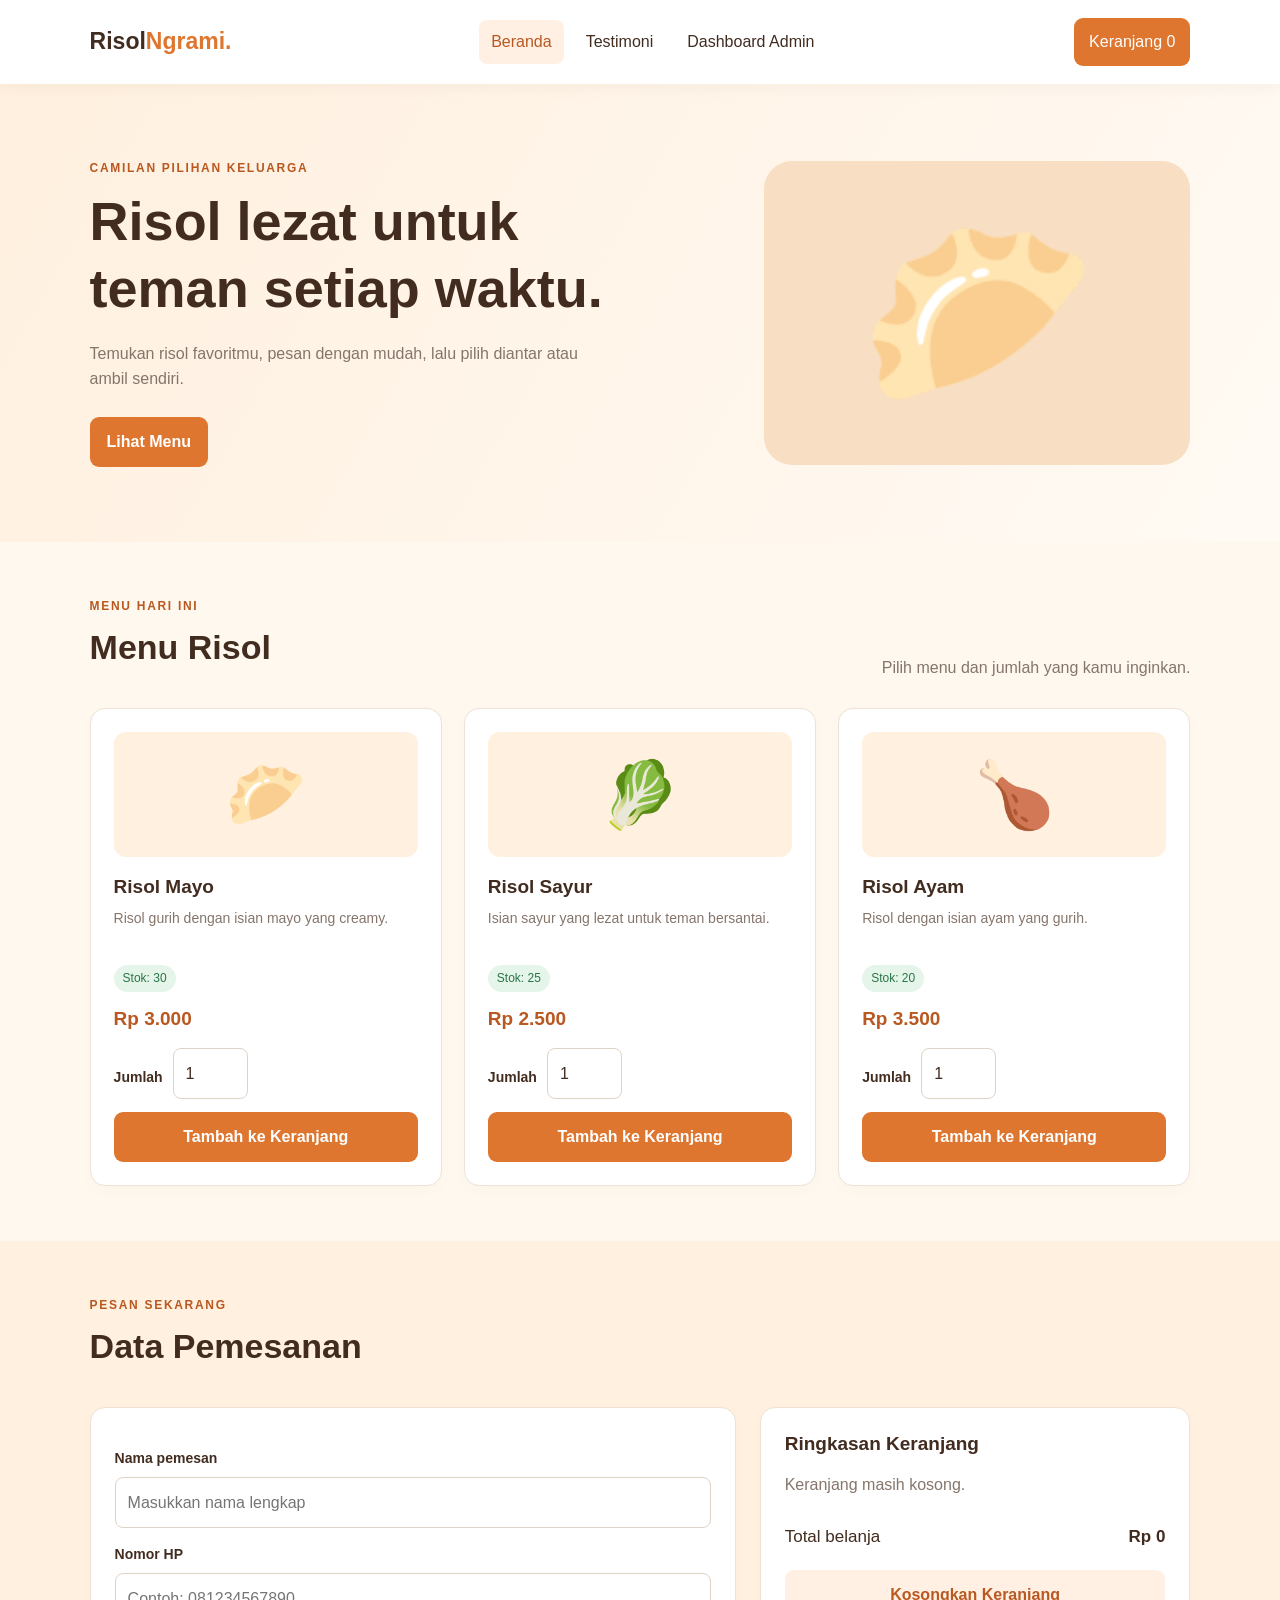
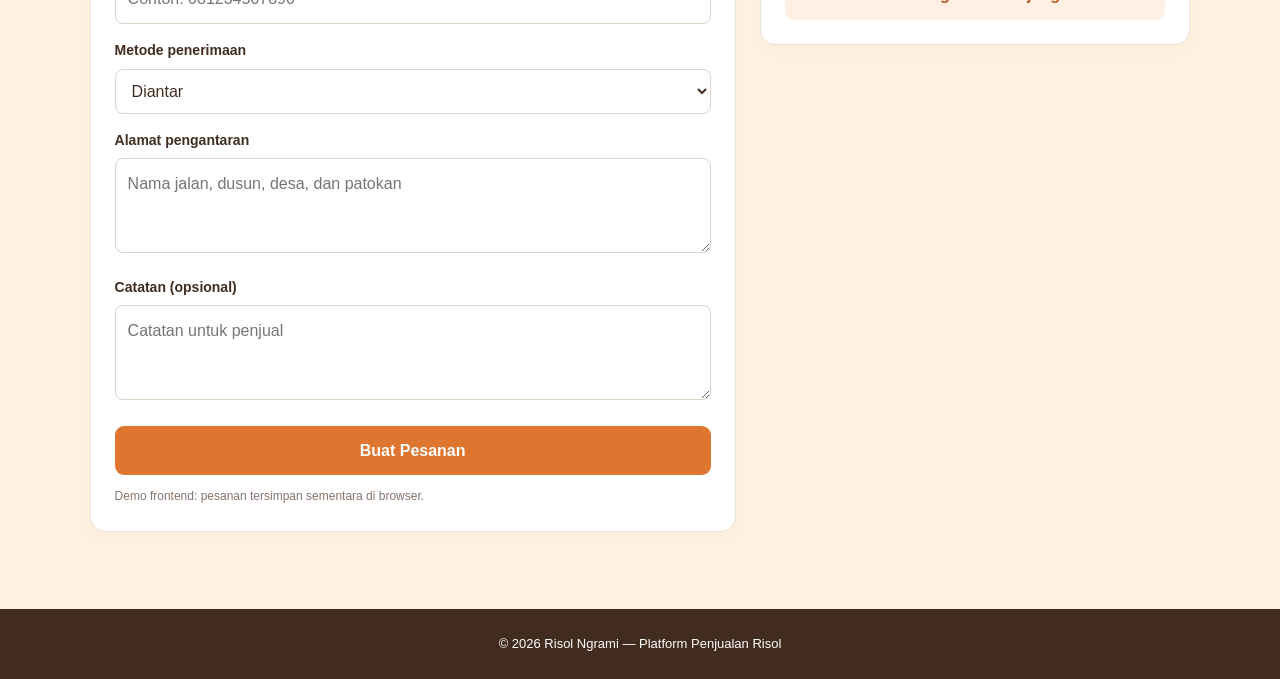
==== index.html @ 67f79abe "menambahkan tampilan frontend platform risol" ====
<!DOCTYPE html>
<html lang="id">
<head>
    <meta charset="UTF-8">
    <meta name="viewport" content="width=device-width, initial-scale=1.0">
    <title>Risol Ngrami | Platform Penjualan Risol</title>
    <link rel="stylesheet" href="style.css">
</head>
<body>
    <header class="navbar">
        <a href="#" class="brand">Risol<span>Ngrami.</span></a>
        <nav>
            <button class="nav-link active" data-page="shop">Beranda</button>
            <button class="nav-link" data-page="testimonials">Testimoni</button>
            <button class="nav-link" data-page="admin">Dashboard Admin</button>
        </nav>
        <button class="cart-button" id="showCart">
            Keranjang <span id="cartCount">0</span>
        </button>
    </header>

    <main>
        <!-- HALAMAN KONSUMEN -->
        <section id="shop" class="page active">
            <div class="hero">
                <div>
                    <p class="eyebrow">CAM﻿ILAN PILIHAN KELUARGA</p>
                    <h1>Risol lezat untuk<br>teman setiap waktu.</h1>
                    <p>Temukan risol favoritmu, pesan dengan mudah,
                       lalu pilih diantar atau ambil sendiri.</p>
                    <a href="#catalog" class="primary-button">Lihat Menu</a>
                </div>
                <div class="hero-art">🥟</div>
            </div>

            <section class="section" id="catalog">
                <div class="section-title">
                    <div>
                        <p class="eyebrow">MENU HARI INI</p>
                        <h2>Menu Risol</h2>
                    </div>
                    <p>Pilih menu dan jumlah yang kamu inginkan.</p>
                </div>
                <div id="productList" class="product-grid"></div>
            </section>

            <section class="section checkout-section" id="checkout">
                <div class="section-title">
                    <div>
                        <p class="eyebrow">PESAN SEKARANG</p>
                        <h2>Data Pemesanan</h2>
                    </div>
                </div>

                <div class="checkout-grid">
                    <form id="orderForm" class="panel">
                        <label for="customerName">Nama pemesan</label>
                        <input id="customerName" name="customerName"
                               placeholder="Masukkan nama lengkap" required>

                        <label for="phone">Nomor HP</label>
                        <input id="phone" name="phone" type="tel"
                               placeholder="Contoh: 081234567890" required>

                        <label for="method">Metode penerimaan</label>
                        <select id="method" name="method" required>
                            <option value="delivery">Diantar</option>
                            <option value="pickup">Ambil sendiri</option>
                        </select>

                        <div id="addressGroup">
                            <label for="address">Alamat pengantaran</label>
                            <textarea id="address" name="address"
                                placeholder="Nama jalan, dusun, desa, dan patokan"></textarea>
                        </div>

                        <div id="pickupGroup" hidden>
                            <label for="pickupTime">Waktu pengambilan</label>
                            <input id="pickupTime" name="pickupTime"
                                   type="datetime-local">
                        </div>

                        <label for="notes">Catatan (opsional)</label>
                        <textarea id="notes" name="notes"
                                  placeholder="Catatan untuk penjual"></textarea>

                        <button type="submit" class="primary-button full">
                            Buat Pesanan
                        </button>
                        <p class="small-note">
                            Demo frontend: pesanan tersimpan sementara di browser.
                        </p>
                    </form>

                    <aside class="panel">
                        <h3>Ringkasan Keranjang</h3>
                        <div id="cartItems">
                            <p class="muted">Keranjang masih kosong.</p>
                        </div>
                        <div class="total-row">
                            <span>Total belanja</span>
                            <strong id="cartTotal">Rp0</strong>
                        </div>
                        <button id="clearCart" class="secondary-button full"
                                type="button">Kosongkan Keranjang</button>
                    </aside>
                </div>
            </section>
        </section>

        <!-- HALAMAN TESTIMONI -->
        <section id="testimonials" class="page section">
            <p class="eyebrow">CERITA PELANGGAN</p>
            <h2>Testimoni Pelanggan</h2>
            <p class="muted">
                Testimoni demo dapat ditambahkan setelah pesanan selesai.
            </p>
            <div id="testimonialList" class="testimonial-grid"></div>

            <form id="testimonialForm" class="panel testimonial-form">
                <h3>Bagikan pengalamanmu</h3>
                <label for="testimonialOrder">Pesanan selesai</label>
                <select id="testimonialOrder" required>
                    <option value="">Pilih pesanan yang selesai</option>
                </select>
                <label for="testimonialText">Testimoni</label>
                <textarea id="testimonialText" required
                          placeholder="Ceritakan pengalamanmu..."></textarea>
                <button class="primary-button" type="submit">
                    Kirim Testimoni
                </button>
            </form>
        </section>

        <!-- HALAMAN ADMIN DEMO -->
        <section id="admin" class="page section">
            <div id="adminLogin" class="panel login-panel">
                <p class="eyebrow">AREA PENGELOLA</p>
                <h2>Login Admin</h2>
                <p class="muted">Demo tampilan, bukan autentikasi aman.</p>
                <form id="loginForm">
                    <label for="adminUser">Username</label>
                    <input id="adminUser" required placeholder="Masukkan username">
                    <label for="adminPassword">Password</label>
                    <input id="adminPassword" type="password" required
                           placeholder="Masukkan password">
                    <button class="primary-button full" type="submit">
                        Masuk
                    </button>
                    <p id="loginMessage" class="small-note"></p>
                </form>
            </div>

            <div id="adminDashboard" hidden>
                <div class="section-title">
                    <div>
                        <p class="eyebrow">PENGELOLA TOKO</p>
                        <h2>Dashboard Admin</h2>
                    </div>
                    <button id="logoutButton" class="secondary-button">
                        Keluar
                    </button>
                </div>

                <div class="stats-grid">
                    <div class="stat-card">
                        <p>Total pesanan</p>
                        <strong id="orderStat">0</strong>
                    </div>
                    <div class="stat-card">
                        <p>Jenis produk</p>
                        <strong id="productStat">0</strong>
                    </div>
                    <div class="stat-card">
                        <p>Testimoni</p>
                        <strong id="testimonialStat">0</strong>
                    </div>
                </div>

                <div class="panel">
                    <h3>Kelola Produk dan Stok</h3>
                    <form id="productForm" class="product-form">
                        <input id="newProductName" required
                               placeholder="Nama produk">
                        <input id="newProductPrice" type="number" min="1"
                               required placeholder="Harga (Rp)">
                        <input id="newProductStock" type="number" min="0"
                               required placeholder="Stok">
                        <button class="primary-button" type="submit">
                            Tambah Produk
                        </button>
                    </form>
                    <div class="table-wrap">
                        <table>
                            <thead>
                                <tr>
                                    <th>Produk</th>
                                    <th>Harga</th>
                                    <th>Stok</th>
                                    <th>Aksi</th>
                                </tr>
                            </thead>
                            <tbody id="adminProductList"></tbody>
                        </table>
                    </div>
                </div>

                <div class="panel">
                    <h3>Pesanan Masuk</h3>
                    <div class="table-wrap">
                        <table>
                            <thead>
                                <tr>
                                    <th>Pemesan</th>
                                    <th>Detail</th>
                                    <th>Penerimaan</th>
                                    <th>Total</th>
                                    <th>Status</th>
                                    <th>Ubah status</th>
                                </tr>
                            </thead>
                            <tbody id="adminOrderList"></tbody>
                        </table>
                    </div>
                </div>

                <div class="panel">
                    <h3>Testimoni Pelanggan</h3>
                    <div id="adminTestimonialList"></div>
                </div>
            </div>
        </section>
    </main>

    <footer>
        <p>© 2026 Risol Ngrami — Platform Penjualan Risol</p>
    </footer>

    <script src="script.js"></script>
</body>
</html>
---- style.css ----
:root {
    --orange: #df762f;
    --orange-dark: #b95820;
    --cream: #fff8ef;
    --brown: #422c20;
    --muted: #85756b;
    --border: #eee2d6;
    --green: #287447;
}

* {
    box-sizing: border-box;
    margin: 0;
    padding: 0;
}

html {
    scroll-behavior: smooth;
}

body {
    font-family: Arial, sans-serif;
    color: var(--brown);
    background: var(--cream);
    line-height: 1.6;
}

button, input, textarea, select {
    font: inherit;
}

button, a {
    cursor: pointer;
}

button {
    border: 0;
}

a {
    text-decoration: none;
    color: inherit;
}

[hidden] {
    display: none !important;
}

/* Navbar */
.navbar {
    display: flex;
    justify-content: space-between;
    align-items: center;
    gap: 20px;
    padding: 18px 7%;
    background: white;
    position: sticky;
    top: 0;
    z-index: 10;
    box-shadow: 0 3px 15px #422c200c;
}

.brand {
    font-size: 23px;
    font-weight: 800;
    white-space: nowrap;
}

.brand span {
    color: var(--orange);
}

.navbar nav {
    display: flex;
    gap: 10px;
    flex-wrap: wrap;
}

.nav-link {
    padding: 9px 12px;
    border-radius: 8px;
    background: transparent;
    color: var(--brown);
}

.nav-link:hover,
.nav-link.active {
    background: #fff0e3;
    color: var(--orange-dark);
}

.cart-button {
    background: var(--orange);
    color: white;
    border-radius: 9px;
    padding: 11px 15px;
    white-space: nowrap;
}

/* Tombol umum */
.primary-button,
.secondary-button {
    display: inline-block;
    border-radius: 9px;
    padding: 12px 17px;
    font-weight: 700;
    text-align: center;
}

.primary-button {
    background: var(--orange);
    color: white;
}

.primary-button:hover {
    background: var(--orange-dark);
}

.secondary-button {
    background: #fff0e3;
    color: var(--orange-dark);
}

.full {
    width: 100%;
}

/* Halaman */
.page {
    display: none;
}

.page.active {
    display: block;
}

.section {
    padding: 55px 7%;
}

.eyebrow {
    color: var(--orange-dark);
    font-size: 12px;
    font-weight: 800;
    letter-spacing: 1.7px;
    margin-bottom: 10px;
}

h1, h2, h3 {
    line-height: 1.25;
}

h2 {
    font-size: clamp(25px, 3vw, 34px);
    margin-bottom: 12px;
}

h3 {
    font-size: 19px;
    margin-bottom: 16px;
}

.muted,
.small-note {
    color: var(--muted);
}

.small-note {
    font-size: 12px;
    margin-top: 12px;
}

/* Banner */
.hero {
    display: grid;
    grid-template-columns: 1.2fr 0.8fr;
    align-items: center;
    gap: 35px;
    padding: 75px 7%;
    background: linear-gradient(120deg, #fff0df, #fffaf4);
}

.hero h1 {
    font-size: clamp(34px, 5vw, 54px);
    margin-bottom: 18px;
}

.hero p:not(.eyebrow) {
    color: var(--muted);
    max-width: 520px;
    margin-bottom: 25px;
}

.hero-art {
    display: grid;
    place-items: center;
    min-height: 250px;
    border-radius: 28px;
    background: #f8dfc4;
    font-size: clamp(100px, 18vw, 190px);
}

/* Judul section */
.section-title {
    display: flex;
    justify-content: space-between;
    align-items: end;
    gap: 20px;
    margin-bottom: 28px;
}

.section-title > p {
    color: var(--muted);
}

/* Kartu produk */
.product-grid {
    display: grid;
    grid-template-columns: repeat(3, minmax(0, 1fr));
    gap: 22px;
}

.product-card,
.panel,
.stat-card,
.testimonial-card {
    background: white;
    border: 1px solid var(--border);
    border-radius: 15px;
    box-shadow: 0 5px 18px #422c2005;
}

.product-card {
    padding: 23px;
}

.product-icon {
    display: grid;
    place-items: center;
    height: 125px;
    border-radius: 12px;
    background: #fff0df;
    font-size: 65px;
    margin-bottom: 18px;
}

.product-card h3 {
    margin-bottom: 8px;
}

.product-description {
    min-height: 46px;
    font-size: 14px;
    color: var(--muted);
}

.stock {
    display: inline-block;
    margin: 12px 0;
    padding: 4px 9px;
    border-radius: 20px;
    font-size: 12px;
    background: #e6f5e9;
    color: var(--green);
}

.stock.empty {
    background: #ffeded;
    color: #b42318;
}

.product-price {
    color: var(--orange-dark);
    font-size: 19px;
    font-weight: 800;
    margin-bottom: 13px;
}

.quantity-control {
    display: flex;
    align-items: center;
    gap: 10px;
    margin-bottom: 13px;
}

.quantity-control input {
    width: 75px;
}

/* Form dan keranjang */
.checkout-section {
    background: #fff0df;
}

.checkout-grid {
    display: grid;
    grid-template-columns: 1.2fr 0.8fr;
    gap: 24px;
    align-items: start;
}

.panel {
    padding: 24px;
    margin-bottom: 22px;
    min-width: 0;
}

label {
    display: block;
    font-size: 14px;
    font-weight: 700;
    margin: 15px 0 7px;
}

input, select, textarea {
    width: 100%;
    border: 1px solid #dfd3c8;
    border-radius: 8px;
    padding: 12px;
    color: var(--brown);
    background: white;
}

textarea {
    min-height: 95px;
    resize: vertical;
}

input:focus, select:focus, textarea:focus {
    outline: 2px solid #f4bd8e;
    border-color: var(--orange);
}

form .primary-button {
    margin-top: 18px;
}

.cart-row {
    display: flex;
    justify-content: space-between;
    gap: 12px;
    padding: 12px 0;
    border-bottom: 1px solid var(--border);
}

.cart-row p {
    font-size: 13px;
    color: var(--muted);
}

.cart-row button {
    color: #b42318;
    background: transparent;
    margin-top: 5px;
    font-size: 12px;
}

.total-row {
    display: flex;
    justify-content: space-between;
    padding: 20px 0;
    margin-top: 5px;
    font-size: 17px;
}

/* Testimoni */
.testimonial-grid {
    display: grid;
    grid-template-columns: repeat(2, minmax(0, 1fr));
    gap: 18px;
    margin: 25px 0;
}

.testimonial-card {
    padding: 22px;
}

.testimonial-card p {
    margin-top: 8px;
}

.testimonial-form {
    max-width: 600px;
}

/* Admin */
.login-panel {
    max-width: 440px;
    margin: 50px auto;
}

.stats-grid {
    display: grid;
    grid-template-columns: repeat(3, minmax(0, 1fr));
    gap: 18px;
    margin: 25px 0;
}

.stat-card {
    padding: 22px;
}

.stat-card p {
    color: var(--muted);
    margin-bottom: 10px;
}

.stat-card strong {
    font-size: 30px;
    color: var(--orange-dark);
}

.product-form {
    display: grid;
    grid-template-columns: 1.2fr 1fr 0.7fr auto;
    gap: 10px;
    align-items: end;
    margin-bottom: 22px;
}

.product-form .primary-button {
    margin: 0;
}

.table-wrap {
    overflow-x: auto;
    margin-top: 16px;
}

table {
    width: 100%;
    border-collapse: collapse;
    min-width: 650px;
}

th, td {
    text-align: left;
    padding: 13px;
    border-bottom: 1px solid var(--border);
    vertical-align: top;
    font-size: 13px;
}

th {
    background: #fff8ef;
}

td select {
    min-width: 140px;
}

.table-action {
    background: #fff0e3;
    color: var(--orange-dark);
    padding: 7px 10px;
    border-radius: 7px;
    margin: 2px;
}

.delete-action {
    color: #b42318;
    background: #ffeded;
}

.status-badge {
    display: inline-block;
    padding: 5px 9px;
    border-radius: 20px;
    background: #fff0df;
    color: #9c4a16;
    font-size: 12px;
}

footer {
    padding: 25px;
    background: var(--brown);
    color: white;
    text-align: center;
    font-size: 13px;
}

/* Responsif */
@media (max-width: 900px) {
    .navbar {
        flex-wrap: wrap;
    }

    .navbar nav {
        order: 3;
        width: 100%;
    }

    .product-grid {
        grid-template-columns: repeat(2, minmax(0, 1fr));
    }

    .product-form {
        grid-template-columns: 1fr 1fr;
    }
}

@media (max-width: 600px) {
    .hero,
    .checkout-grid {
        grid-template-columns: 1fr;
    }

    .hero {
        padding: 45px 5%;
    }

    .hero-art {
        min-height: 180px;
    }

    .section {
        padding: 40px 5%;
    }

    .product-grid,
    .testimonial-grid,
    .stats-grid {
        grid-template-columns: 1fr;
    }

    .section-title {
        align-items: start;
        flex-direction: column;
    }

    .product-form {
        grid-template-columns: 1fr;
    }

    .navbar {
        padding: 15px 5%;
    }

    .nav-link {
        padding: 8px;
    }
}

/* =========================
   RESPONSIVE TABLET
   ========================= */
@media screen and (max-width: 900px) {
    .navbar {
        padding: 16px 4%;
        flex-wrap: wrap;
    }

    .navbar nav {
        order: 3;
        width: 100%;
        justify-content: center;
    }

    .hero {
        grid-template-columns: 1fr 1fr;
        padding: 50px 4%;
        gap: 20px;
    }

    .section {
        padding: 40px 4%;
    }

    .product-grid {
        grid-template-columns: repeat(2, minmax(0, 1fr));
    }

    .checkout-grid {
        grid-template-columns: 1fr;
    }

    .product-form {
        grid-template-columns: 1fr 1fr;
    }

    .table-wrap {
        overflow-x: auto;
    }
}

/* =========================
   RESPONSIVE HP
   ========================= */
@media screen and (max-width: 600px) {
    body {
        font-size: 14px;
    }

    .navbar {
        padding: 14px 5%;
        gap: 12px;
    }

    .brand {
        font-size: 20px;
    }

    .navbar nav {
        gap: 6px;
    }

    .nav-link {
        padding: 8px;
        font-size: 12px;
    }

    .cart-button {
        padding: 9px 11px;
        font-size: 12px;
    }

    /* Banner */
    .hero {
        grid-template-columns: 1fr;
        padding: 35px 5%;
    }

    .hero h1 {
        font-size: 34px;
    }

    .hero-art {
        min-height: 160px;
        font-size: 100px;
    }

    /* Katalog produk */
    .product-grid {
        grid-template-columns: 1fr;
        gap: 16px;
    }

    .product-card {
        padding: 18px;
    }

    .product-icon {
        height: 110px;
        font-size: 55px;
    }

    /* Judul section */
    .section-title {
        flex-direction: column;
        align-items: flex-start;
        gap: 8px;
    }

    .section {
        padding: 35px 5%;
    }

    /* Form checkout */
    .checkout-grid {
        grid-template-columns: minmax(0, 1fr);
    }

    .panel {
        padding: 18px;
    }

    input,
    select,
    textarea {
        font-size: 16px;
    }

    .primary-button,
    .secondary-button {
        padding: 12px;
    }

    /* Dashboard admin */
    .stats-grid {
        grid-template-columns: 1fr;
    }

    .product-form {
        grid-template-columns: 1fr;
    }

    .table-wrap {
        width: 100%;
        overflow-x: auto;
    }

    table {
        min-width: 650px;
    }

    /* Testimoni */
    .testimonial-grid {
        grid-template-columns: 1fr;
    }

    footer {
        padding: 20px 5%;
        font-size: 12px;
    }
}
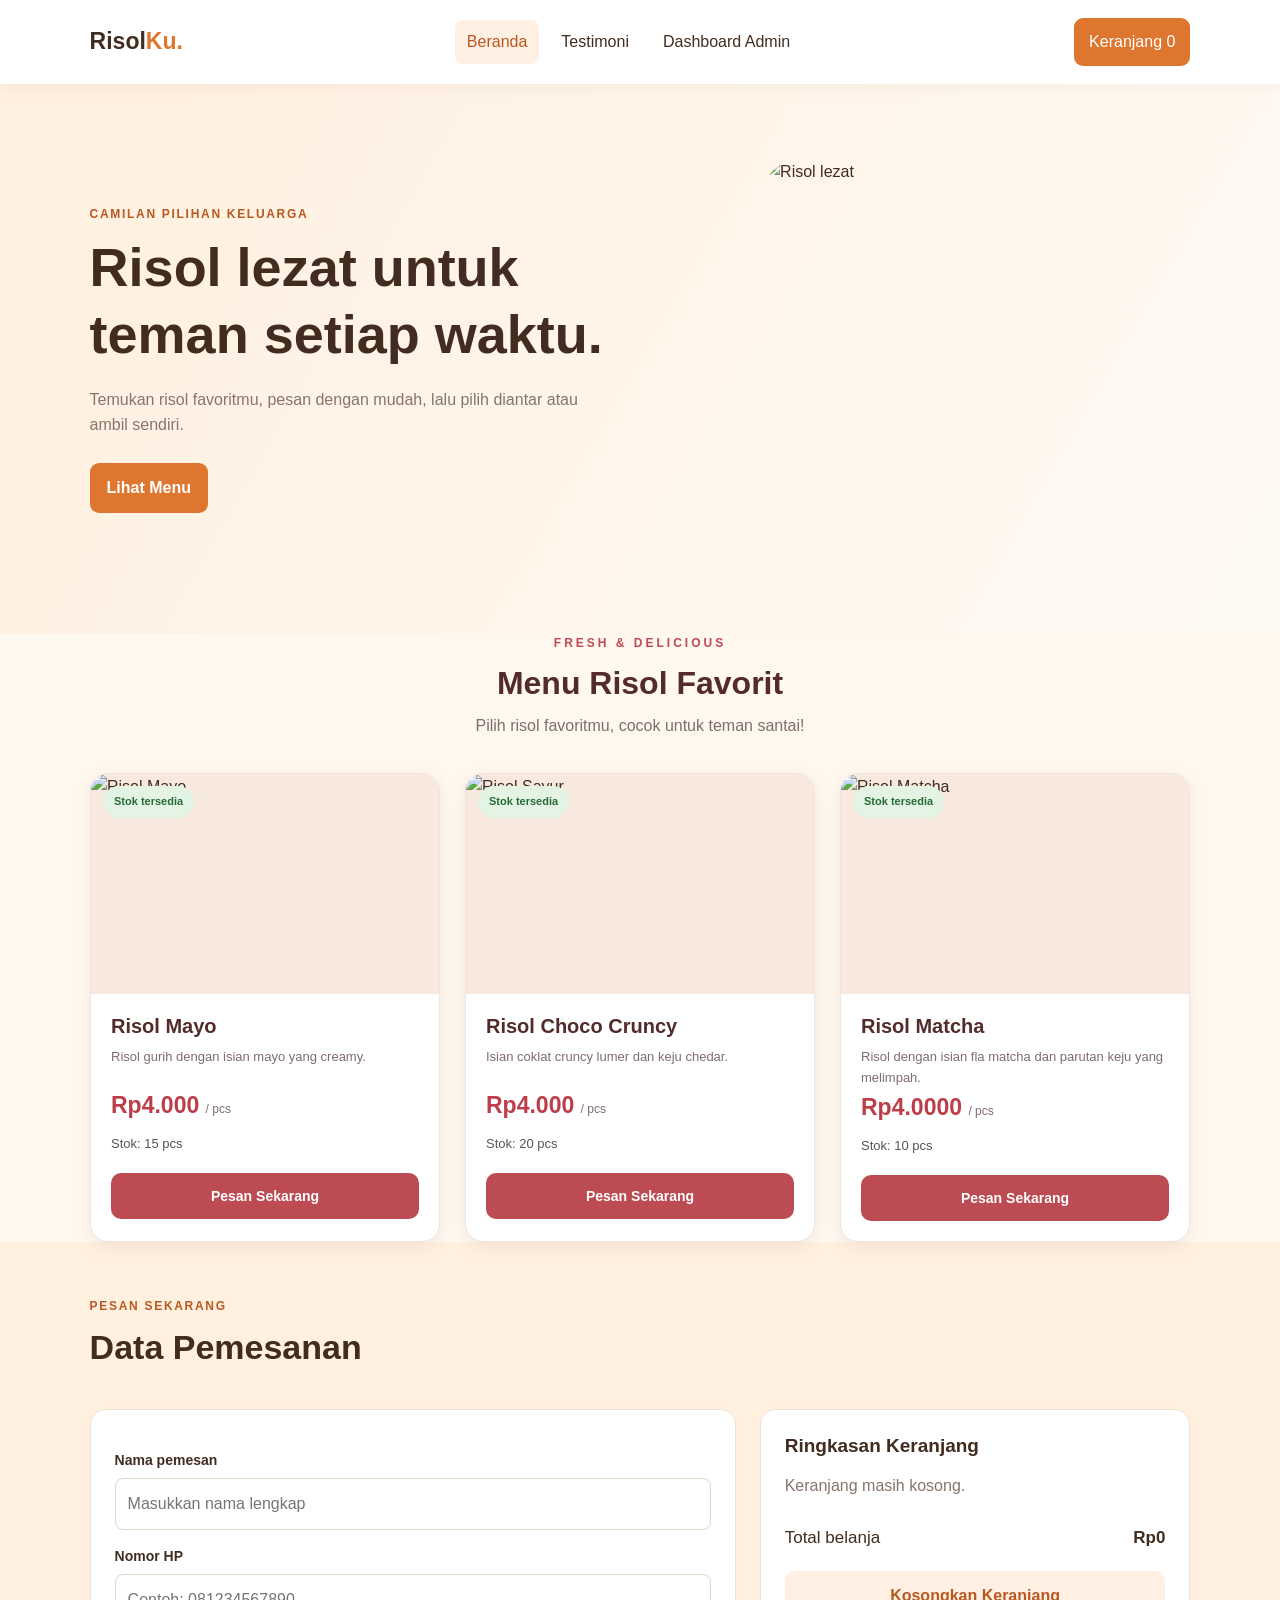
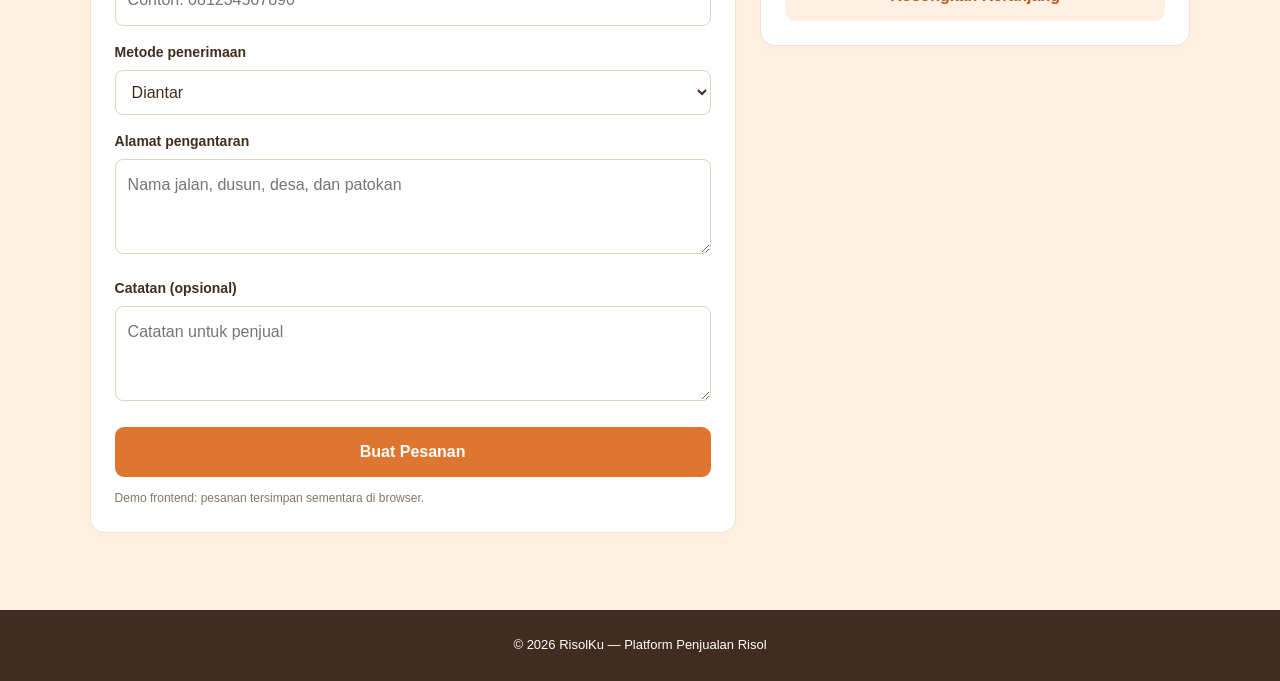
==== commit 7a9a0e31: "feat: memperbarui katalog menu risol" ====
--- a/index.html
+++ b/index.html
@@ -3,12 +3,12 @@
 <head>
     <meta charset="UTF-8">
     <meta name="viewport" content="width=device-width, initial-scale=1.0">
-    <title>Risol Ngrami | Platform Penjualan Risol</title>
+    <title>RisolKu | Platform Penjualan Risol</title>
     <link rel="stylesheet" href="style.css">
 </head>
 <body>
     <header class="navbar">
-        <a href="#" class="brand">Risol<span>Ngrami.</span></a>
+        <a href="#" class="brand">Risol<span>Ku.</span></a>
         <nav>
             <button class="nav-link active" data-page="shop">Beranda</button>
             <button class="nav-link" data-page="testimonials">Testimoni</button>
@@ -24,25 +24,79 @@
         <section id="shop" class="page active">
             <div class="hero">
                 <div>
-                    <p class="eyebrow">CAM﻿ILAN PILIHAN KELUARGA</p>
+                    <p class="eyebrow">CAMILAN PILIHAN KELUARGA</p>
                     <h1>Risol lezat untuk<br>teman setiap waktu.</h1>
                     <p>Temukan risol favoritmu, pesan dengan mudah,
                        lalu pilih diantar atau ambil sendiri.</p>
                     <a href="#catalog" class="primary-button">Lihat Menu</a>
                 </div>
-                <div class="hero-art">🥟</div>
+                <div class="hero-art">
+                <img src="c:\BelajarGithubProjectRisol4\images\risolku.jpeg" alt="Risol lezat">
+                </div>
+
             </div>
 
-            <section class="section" id="catalog">
-                <div class="section-title">
-                    <div>
-                        <p class="eyebrow">MENU HARI INI</p>
-                        <h2>Menu Risol</h2>
-                    </div>
-                    <p>Pilih menu dan jumlah yang kamu inginkan.</p>
-                </div>
-                <div id="productList" class="product-grid"></div>
-            </section>
+            <section class="katalog" id="menu">
+  <div class="katalog-header">
+    <p class="label-katalog">FRESH & DELICIOUS</p>
+    <h2>Menu Risol Favorit</h2>
+    <p>Pilih risol favoritmu, cocok untuk teman santai!</p>
+  </div>
+
+  <div class="produk-container">
+    <article class="produk-card">
+      <div class="produk-foto">
+        <img src="c:\BelajarGithubProjectRisol4\images\mayo.jpg" alt="Risol Mayo">
+        <span class="label-stok">Stok tersedia</span>
+      </div>
+      <div class="produk-info">
+        <h3>Risol Mayo</h3>
+        <p class="deskripsi">Risol gurih dengan isian mayo yang creamy.</p>
+        <p class="harga">Rp4.000 <small>/ pcs</small></p>
+        <p class="stok">Stok: <span id="stok-mayo">15</span> pcs</p>
+        <button class="tombol-pesan"
+          onclick="pesanProduk('Risol Mayo', 4000, 'stok-mayo')">
+          Pesan Sekarang
+        </button>
+      </div>
+    </article>
+
+    <article class="produk-card">
+      <div class="produk-foto">
+        <img src="c:\BelajarGithubProjectRisol4\images\risol cruncy.jpg" alt="Risol Sayur">
+        <span class="label-stok">Stok tersedia</span>
+      </div>
+      <div class="produk-info">
+        <h3>Risol Choco Cruncy</h3>
+        <p class="deskripsi">Isian coklat cruncy lumer dan keju chedar.</p>
+        <p class="harga">Rp4.000 <small>/ pcs</small></p>
+        <p class="stok">Stok: <span id="stok-sayur">20</span> pcs</p>
+        <button class="tombol-pesan"
+          onclick="pesanProduk('Risol Choco Cruncy', 4000, 'stok-sayur')">
+          Pesan Sekarang
+        </button>
+      </div>
+    </article>
+
+    <article class="produk-card">
+      <div class="produk-foto">
+        <img src="c:\BelajarGithubProjectRisol4\images\matcha.jpg" alt="Risol Matcha">
+        <span class="label-stok">Stok tersedia</span>
+      </div>
+      <div class="produk-info">
+        <h3>Risol Matcha</h3>
+        <p class="deskripsi">Risol dengan isian fla matcha dan parutan keju yang melimpah.</p>
+        <p class="harga">Rp4.0000 <small>/ pcs</small></p>
+        <p class="stok">Stok: <span id="stok-matcha">10</span> pcs</p>
+        <button class="tombol-pesan"
+          onclick="pesanProduk('Risol Matcha', 4000, 'stok-matcha')">
+          Pesan Sekarang
+        </button>
+      </div>
+    </article>
+  </div>
+</section>
+
 
             <section class="section checkout-section" id="checkout">
                 <div class="section-title">
@@ -233,7 +287,7 @@
     </main>
 
     <footer>
-        <p>© 2026 Risol Ngrami — Platform Penjualan Risol</p>
+        <p>© 2026 RisolKu — Platform Penjualan Risol</p>
     </footer>
 
     <script src="script.js"></script>
--- a/style.css
+++ b/style.css
@@ -192,12 +192,20 @@
 }
 
 .hero-art {
-    display: grid;
-    place-items: center;
-    min-height: 250px;
-    border-radius: 28px;
-    background: #f8dfc4;
-    font-size: clamp(100px, 18vw, 190px);
+    width: 100%;
+    max-width: 700px;
+    height: 400px;
+    margin: auto;
+    border-radius: 35px;
+    overflow: hidden;
+}
+
+.hero-art img {
+    width: 100%;
+    height: 100%;
+    object-fit: cover;
+    object-position: center;
+    display: block;
 }
 
 /* Judul section */
@@ -702,4 +710,172 @@
         padding: 20px 5%;
         font-size: 12px;
     }
+    
+}
+]
+/* Katalog produk risol */
+.katalog {
+  padding: 60px 7%;
+  background: #fff8f5;
+  font-family: Arial, sans-serif;
+}
+
+.katalog-header {
+  text-align: center;
+  margin-bottom: 35px;
+}
+
+.label-katalog {
+  color: #bd4b53;
+  font-size: 12px;
+  font-weight: bold;
+  letter-spacing: 3px;
+}
+
+.katalog-header h2 {
+  color: #542b2b;
+  font-size: 32px;
+  margin: 10px 0;
+}
+
+.katalog-header > p:last-child {
+  color: #806d6d;
+}
+
+.produk-container {
+  display: grid;
+  grid-template-columns: repeat(3, minmax(0, 1fr));
+  gap: 25px;
+  max-width: 1100px;
+  margin: auto;
+}
+
+.produk-card {
+  background: white;
+  border-radius: 18px;
+  overflow: hidden;
+  border: 1px solid #f1e4df;
+  box-shadow: 0 5px 18px rgba(84, 43, 43, 0.07);
+  transition: transform 0.2s, box-shadow 0.2s;
+}
+
+.produk-card:hover {
+  transform: translateY(-5px);
+  box-shadow: 0 10px 25px rgba(84, 43, 43, 0.12);
+}
+
+.produk-foto {
+  height: 220px;
+  position: relative;
+  background: #f8e9df;
+}
+
+.produk-foto img {
+  width: 100%;
+  height: 100%;
+  object-fit: cover;
+  display: block;
+}
+
+.label-stok {
+  position: absolute;
+  top: 12px;
+  left: 12px;
+  background: #e3f4e5;
+  color: #286a38;
+  padding: 7px 11px;
+  border-radius: 20px;
+  font-size: 11px;
+  font-weight: bold;
+}
+
+.produk-info {
+  padding: 20px;
+}
+
+.produk-info h3 {
+  color: #542b2b;
+  margin: 0 0 8px;
+  font-size: 20px;
+}
+
+.deskripsi {
+  min-height: 40px;
+  font-size: 13px;
+  line-height: 1.6;
+  color: #806d6d;
+}
+
+.harga {
+  color: #bd3e49;
+  font-size: 23px;
+  font-weight: bold;
+  margin-bottom: 10px;
+}
+
+.harga small {
+  font-size: 12px;
+  color: #806d6d;
+  font-weight: normal;
+}
+
+.stok {
+  font-size: 13px;
+  color: #555;
+  margin-bottom: 18px;
+}
+
+.tombol-pesan {
+  width: 100%;
+  padding: 12px;
+  border: none;
+  border-radius: 10px;
+  background: #bd4b53;
+  color: white;
+  font-size: 14px;
+  font-weight: bold;
+  cursor: pointer;
+}
+
+.tombol-pesan:hover {
+  background: #96363e;
+}
+
+.tombol-pesan:disabled {
+  background: #aaa;
+  cursor: not-allowed;
+}
+
+/* Tampilan HP dan tablet */
+@media (max-width: 768px) {
+  .produk-container {
+    grid-template-columns: repeat(2, minmax(0, 1fr));
+    gap: 15px;
+  }
+
+  .katalog {
+    padding: 40px 5%;
+  }
+
+  .katalog-header h2 {
+    font-size: 26px;
+  }
+
+  .produk-foto {
+    height: 170px;
+  }
+
+  .produk-info {
+    padding: 14px;
+  }
+}
+
+@media (max-width: 480px) {
+  .produk-container {
+    grid-template-columns: 1fr;
+  }
+
+  .produk-foto {
+    height: 230px;
+  }
 }
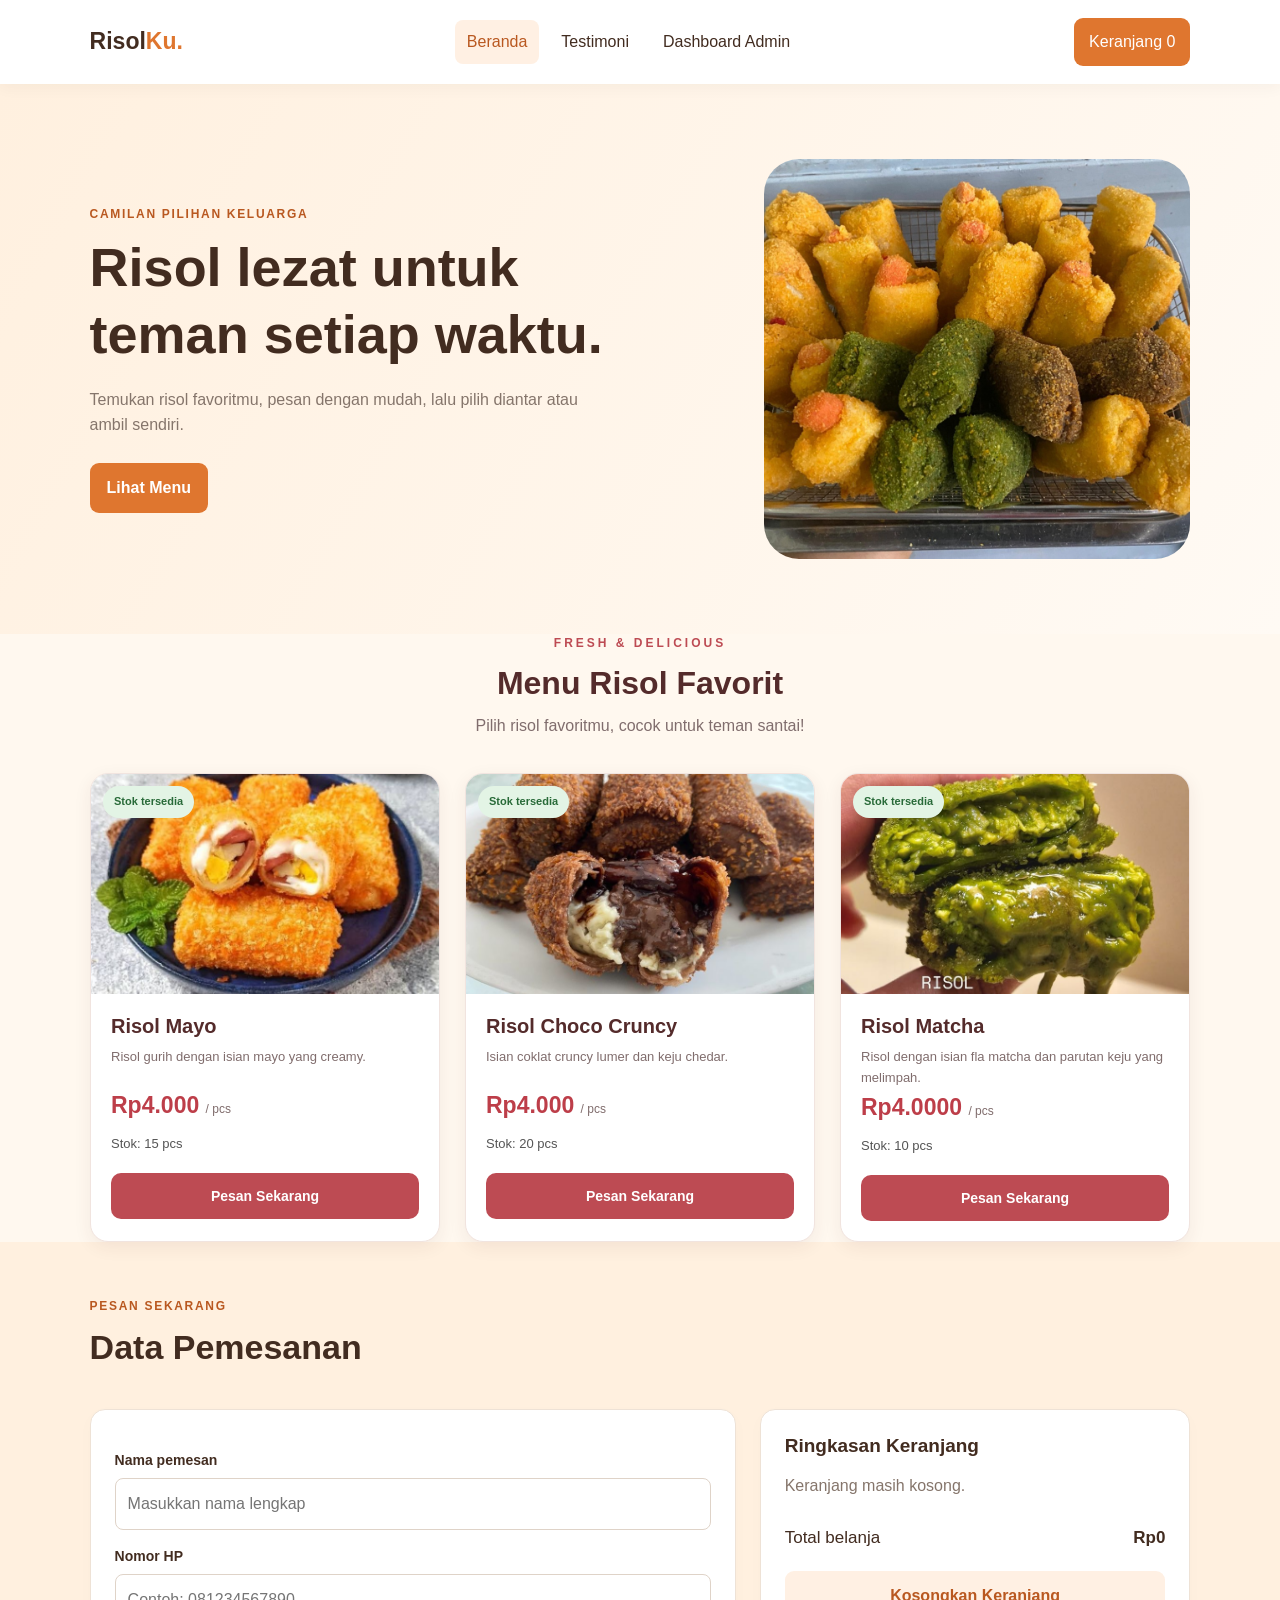
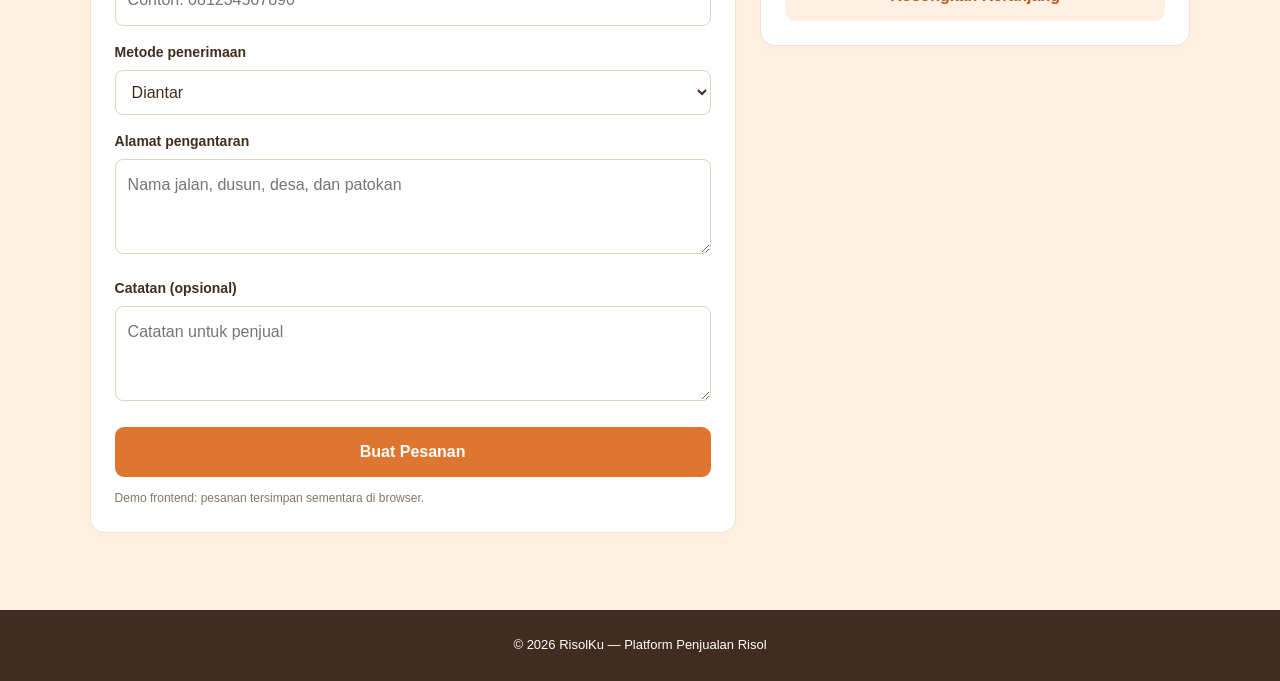
==== commit 181dc4eb: "fix: memperbaiki gambar produk" ====
--- a/index.html
+++ b/index.html
@@ -31,7 +31,7 @@
                     <a href="#catalog" class="primary-button">Lihat Menu</a>
                 </div>
                 <div class="hero-art">
-                <img src="c:\BelajarGithubProjectRisol4\images\risolku.jpeg" alt="Risol lezat">
+                <img src=".\images\risolku.jpeg" alt="Risol lezat">
                 </div>
 
             </div>
@@ -46,7 +46,7 @@
   <div class="produk-container">
     <article class="produk-card">
       <div class="produk-foto">
-        <img src="c:\BelajarGithubProjectRisol4\images\mayo.jpg" alt="Risol Mayo">
+        <img src=".\images\mayo.jpg" alt="Risol Mayo">
         <span class="label-stok">Stok tersedia</span>
       </div>
       <div class="produk-info">
@@ -63,7 +63,7 @@
 
     <article class="produk-card">
       <div class="produk-foto">
-        <img src="c:\BelajarGithubProjectRisol4\images\risol cruncy.jpg" alt="Risol Sayur">
+        <img src=".\images\risol cruncy.jpg" alt="Risol Cruncy">
         <span class="label-stok">Stok tersedia</span>
       </div>
       <div class="produk-info">
@@ -80,7 +80,7 @@
 
     <article class="produk-card">
       <div class="produk-foto">
-        <img src="c:\BelajarGithubProjectRisol4\images\matcha.jpg" alt="Risol Matcha">
+        <img src=".\images\matcha.jpg" alt="Risol Matcha">
         <span class="label-stok">Stok tersedia</span>
       </div>
       <div class="produk-info">
